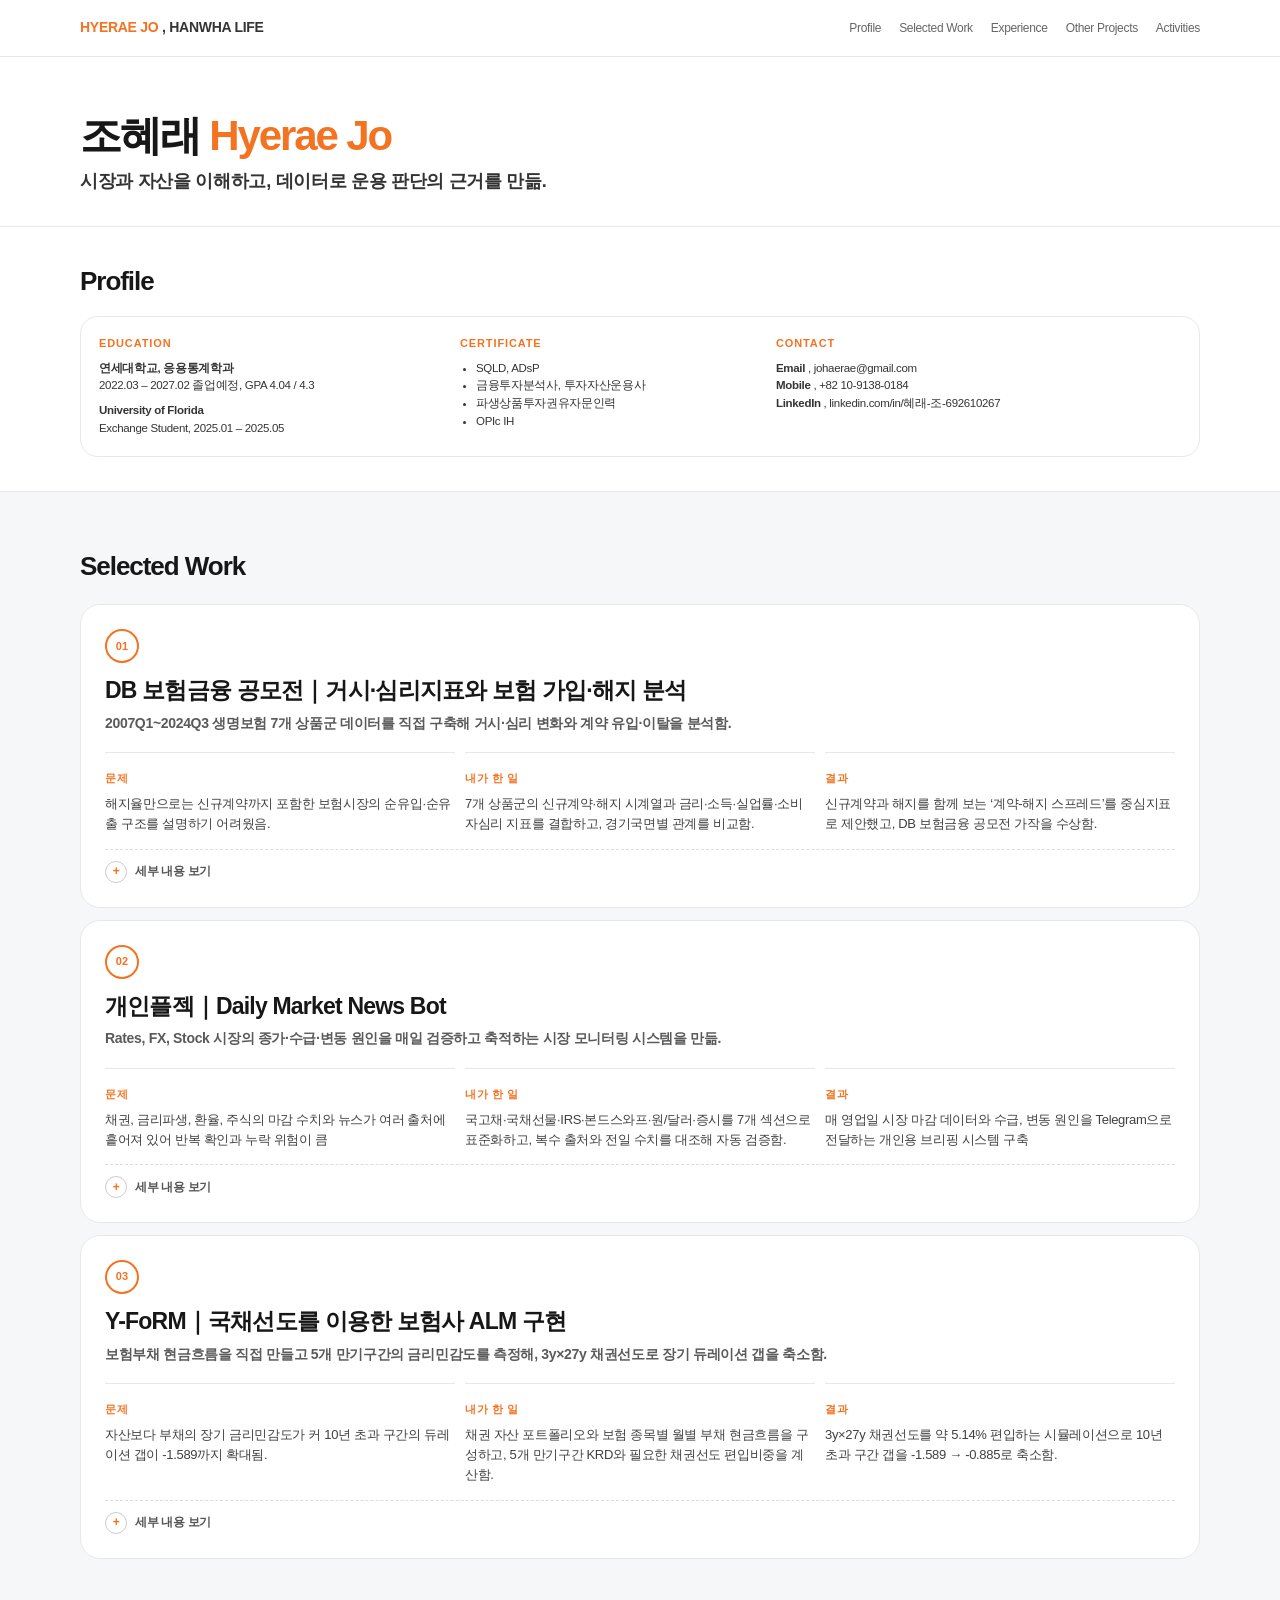
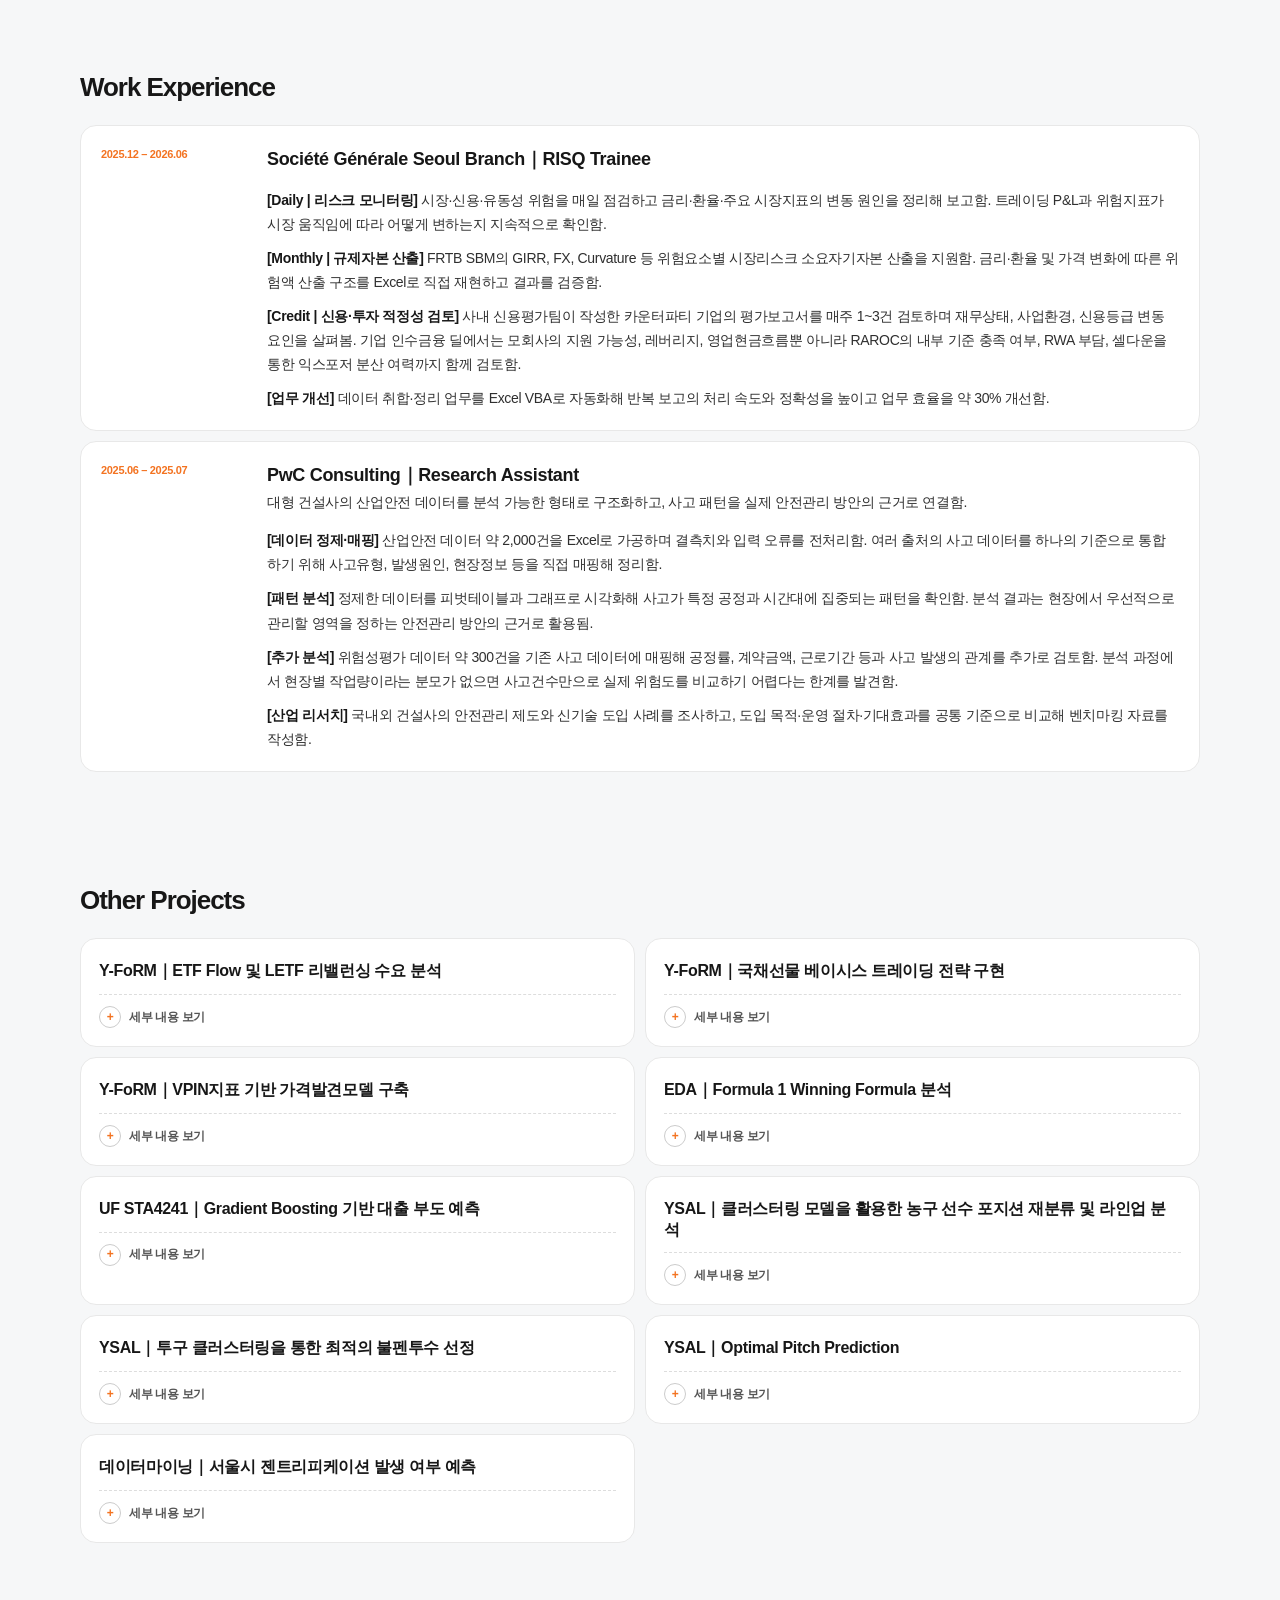
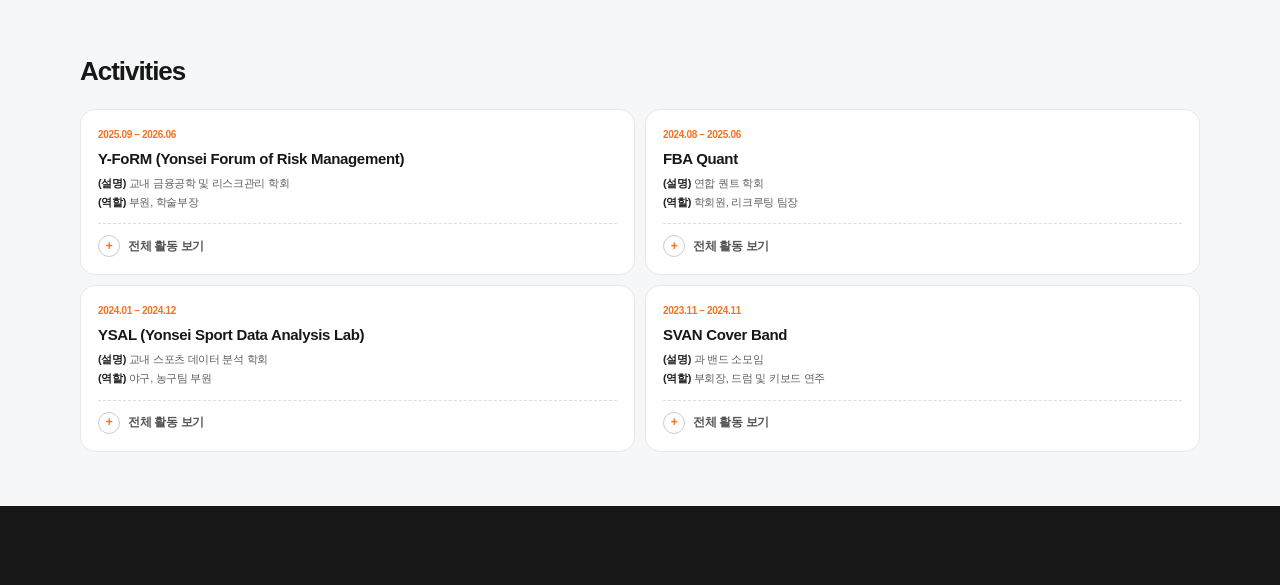
==== portfolio.html @ 5a045b74 "Sync current portfolio as portfolio.html" ====
<!doctype html>
<html lang="ko">
<head>
  <meta charset="utf-8" />
  <meta name="viewport" content="width=device-width, initial-scale=1" />
  <title>Hyerae's Portfolio</title>
  <meta name="description" content="조혜래 자산운용 포트폴리오" />
  <style>
    html,body{margin:0;min-height:100%;background:#f6f7f8;font-family:Arial,sans-serif}
    #loading{min-height:100vh;display:grid;place-items:center;color:#777;font-size:14px}
  </style>
</head>
<body>
  <div id="loading">Portfolio loading...</div>
  <script>
    (async()=>{
      try{
        const parts=await Promise.all(Array.from({length:8},(_,i)=>fetch(`latest/${i}.txt`).then(r=>{if(!r.ok)throw new Error(`part ${i}`);return r.text()})));
        const parser=new DOMParser();
        const doc=parser.parseFromString(parts.join(''),'text/html');
        doc.title="Hyerae's Portfolio";
        doc.querySelectorAll('#other .detail-card.learned').forEach(el=>el.remove());
        document.open();
        document.write('<!DOCTYPE html>\n'+doc.documentElement.outerHTML);
        document.close();
      }catch(e){
        document.getElementById('loading').textContent='포트폴리오를 불러오지 못했습니다.';
        console.error(e);
      }
    })();
  </script>
</body>
</html>
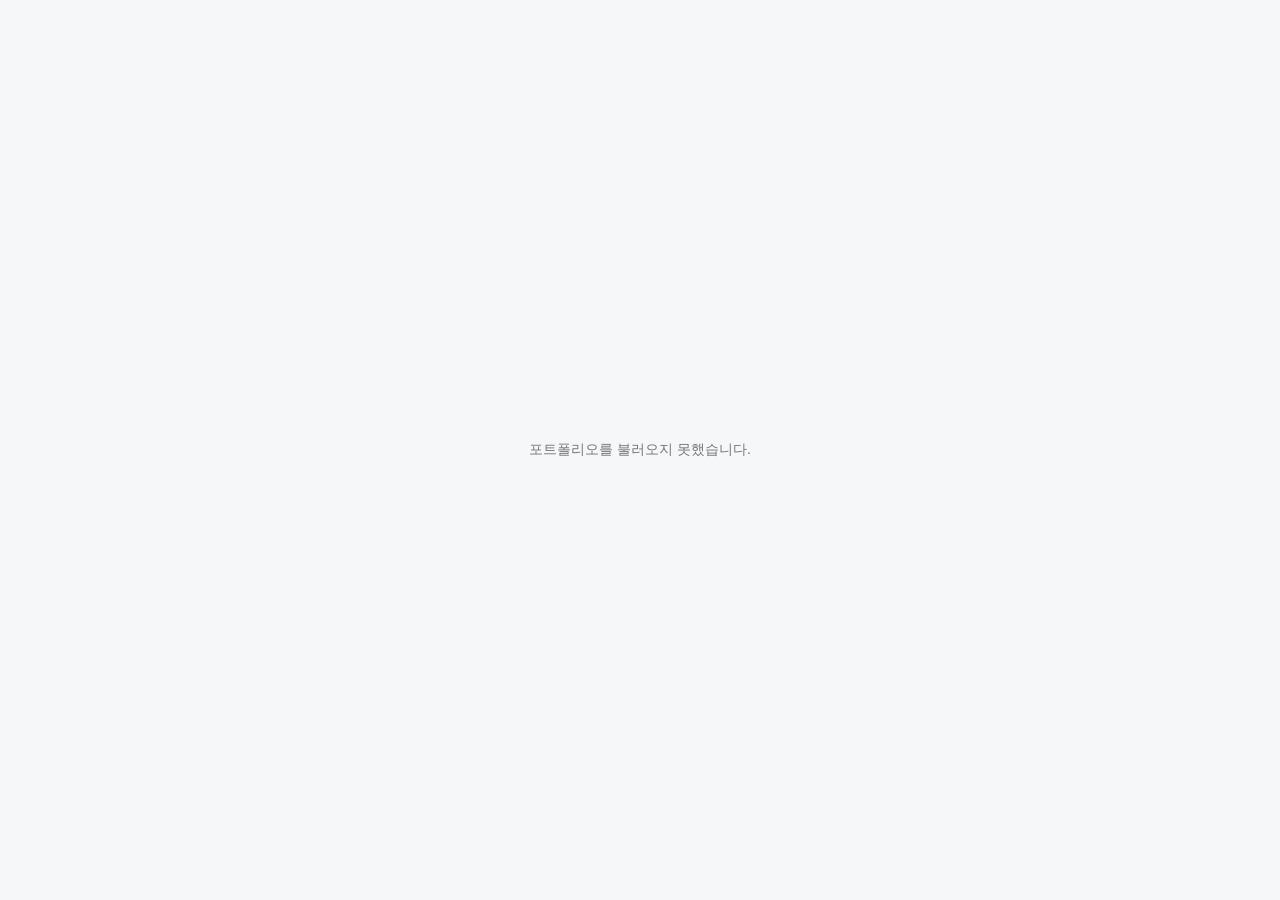
==== commit 22ed255a: "Sync GitHub portfolio with latest AppDeploy content" ====
--- a/portfolio.html
+++ b/portfolio.html
@@ -15,9 +15,15 @@
   <script>
     (async()=>{
       try{
-        const parts=await Promise.all(Array.from({length:8},(_,i)=>fetch(`latest/${i}.txt`).then(r=>{if(!r.ok)throw new Error(`part ${i}`);return r.text()})));
-        const parser=new DOMParser();
-        const doc=parser.parseFromString(parts.join(''),'text/html');
+        const res=await fetch('https://hyerae-asset-management-portfolio-8gzo8m.v2.appdeploy.ai/api/portfolio',{cache:'no-store'});
+        if(!res.ok) throw new Error('portfolio api');
+        const data=await res.json();
+        let html=data.html;
+        if(!html){
+          const parts=await Promise.all(Array.from({length:8},(_,i)=>fetch(`latest/${i}.txt`).then(r=>{if(!r.ok)throw new Error(`part ${i}`);return r.text()})));
+          html=parts.join('');
+        }
+        const doc=new DOMParser().parseFromString(html,'text/html');
         doc.title="Hyerae's Portfolio";
         doc.querySelectorAll('#other .detail-card.learned').forEach(el=>el.remove());
         document.open();
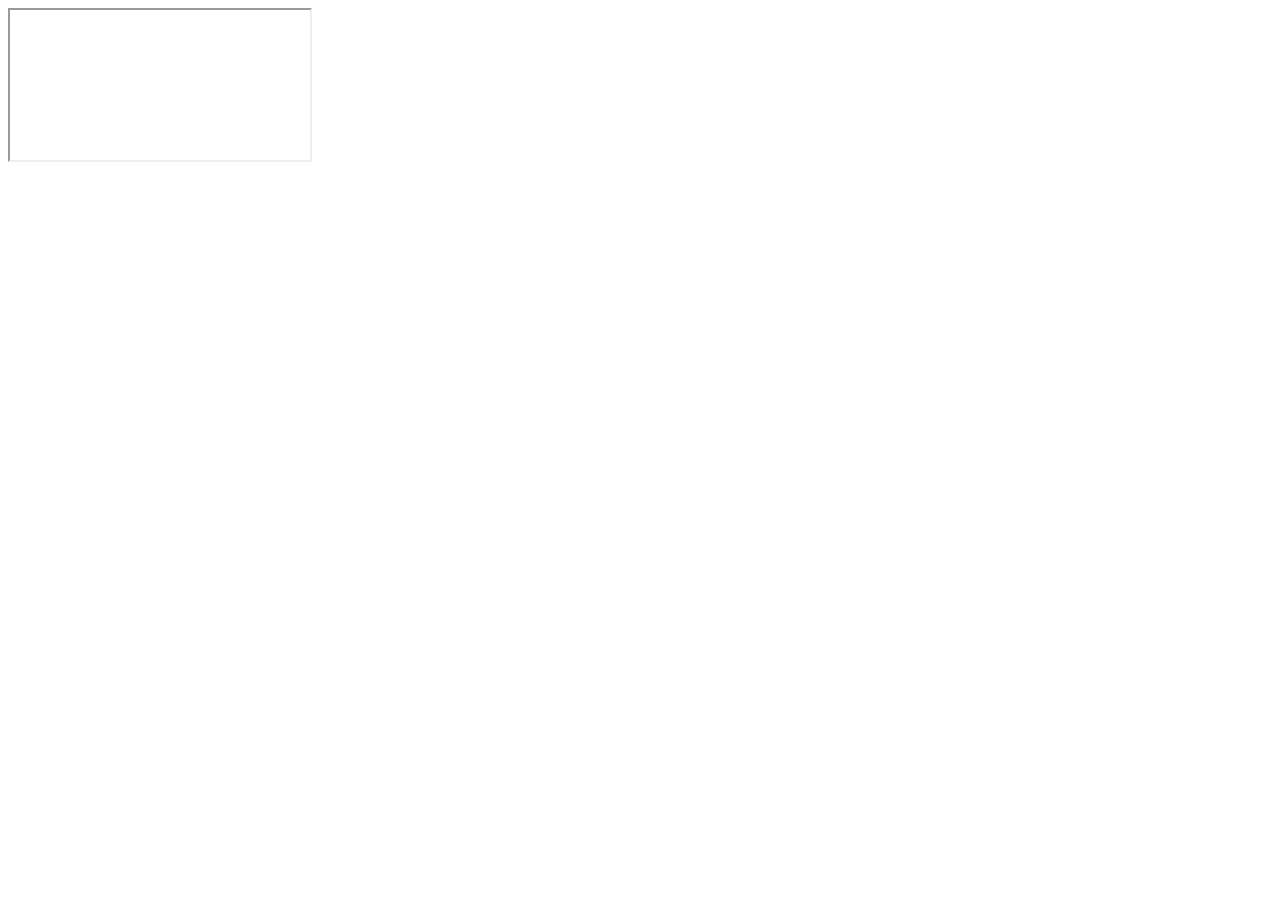
==== commit 52aeb428: "Overwrite portfolio.html with latest AppDeploy app shell" ====
--- a/portfolio.html
+++ b/portfolio.html
@@ -1,39 +1,29 @@
 <!doctype html>
 <html lang="ko">
-<head>
-  <meta charset="utf-8" />
-  <meta name="viewport" content="width=device-width, initial-scale=1" />
-  <title>Hyerae's Portfolio</title>
-  <meta name="description" content="조혜래 자산운용 포트폴리오" />
-  <style>
-    html,body{margin:0;min-height:100%;background:#f6f7f8;font-family:Arial,sans-serif}
-    #loading{min-height:100vh;display:grid;place-items:center;color:#777;font-size:14px}
-  </style>
-</head>
-<body>
-  <div id="loading">Portfolio loading...</div>
-  <script>
-    (async()=>{
-      try{
-        const res=await fetch('https://hyerae-asset-management-portfolio-8gzo8m.v2.appdeploy.ai/api/portfolio',{cache:'no-store'});
-        if(!res.ok) throw new Error('portfolio api');
-        const data=await res.json();
-        let html=data.html;
-        if(!html){
-          const parts=await Promise.all(Array.from({length:8},(_,i)=>fetch(`latest/${i}.txt`).then(r=>{if(!r.ok)throw new Error(`part ${i}`);return r.text()})));
-          html=parts.join('');
-        }
-        const doc=new DOMParser().parseFromString(html,'text/html');
-        doc.title="Hyerae's Portfolio";
-        doc.querySelectorAll('#other .detail-card.learned').forEach(el=>el.remove());
-        document.open();
-        document.write('<!DOCTYPE html>\n'+doc.documentElement.outerHTML);
-        document.close();
-      }catch(e){
-        document.getElementById('loading').textContent='포트폴리오를 불러오지 못했습니다.';
-        console.error(e);
-      }
-    })();
-  </script>
-</body>
+  <head>
+    <meta charset="UTF-8" />
+    <meta name="viewport" content="width=device-width, initial-scale=1.0" />
+    <title>Hyerae's Portfolio</title>
+    <link rel="stylesheet" href="./src/styles.css" />
+  </head>
+  <body>
+    <div id="app">
+      <main id="viewerShell">
+        <iframe id="portfolioFrame" title="Hyerae's Portfolio"></iframe>
+        <div id="editorToolbar" class="editor-toolbar" hidden>
+          <div class="editor-status-wrap">
+            <strong>Portfolio Editor</strong
+            ><span id="editorStatus">편집 준비 중</span>
+          </div>
+          <button id="signInBtn" type="button">로그인</button
+          ><button id="toggleEditBtn" type="button">편집 시작</button
+          ><button id="publishBtn" type="button" class="primary">
+            변경사항 게시</button
+          ><button id="discardBtn" type="button">임시저장 삭제</button>
+        </div>
+        <div id="toast" class="toast" hidden></div>
+      </main>
+    </div>
+    <script type="module" src="./src/main.ts"></script>
+  </body>
 </html>
